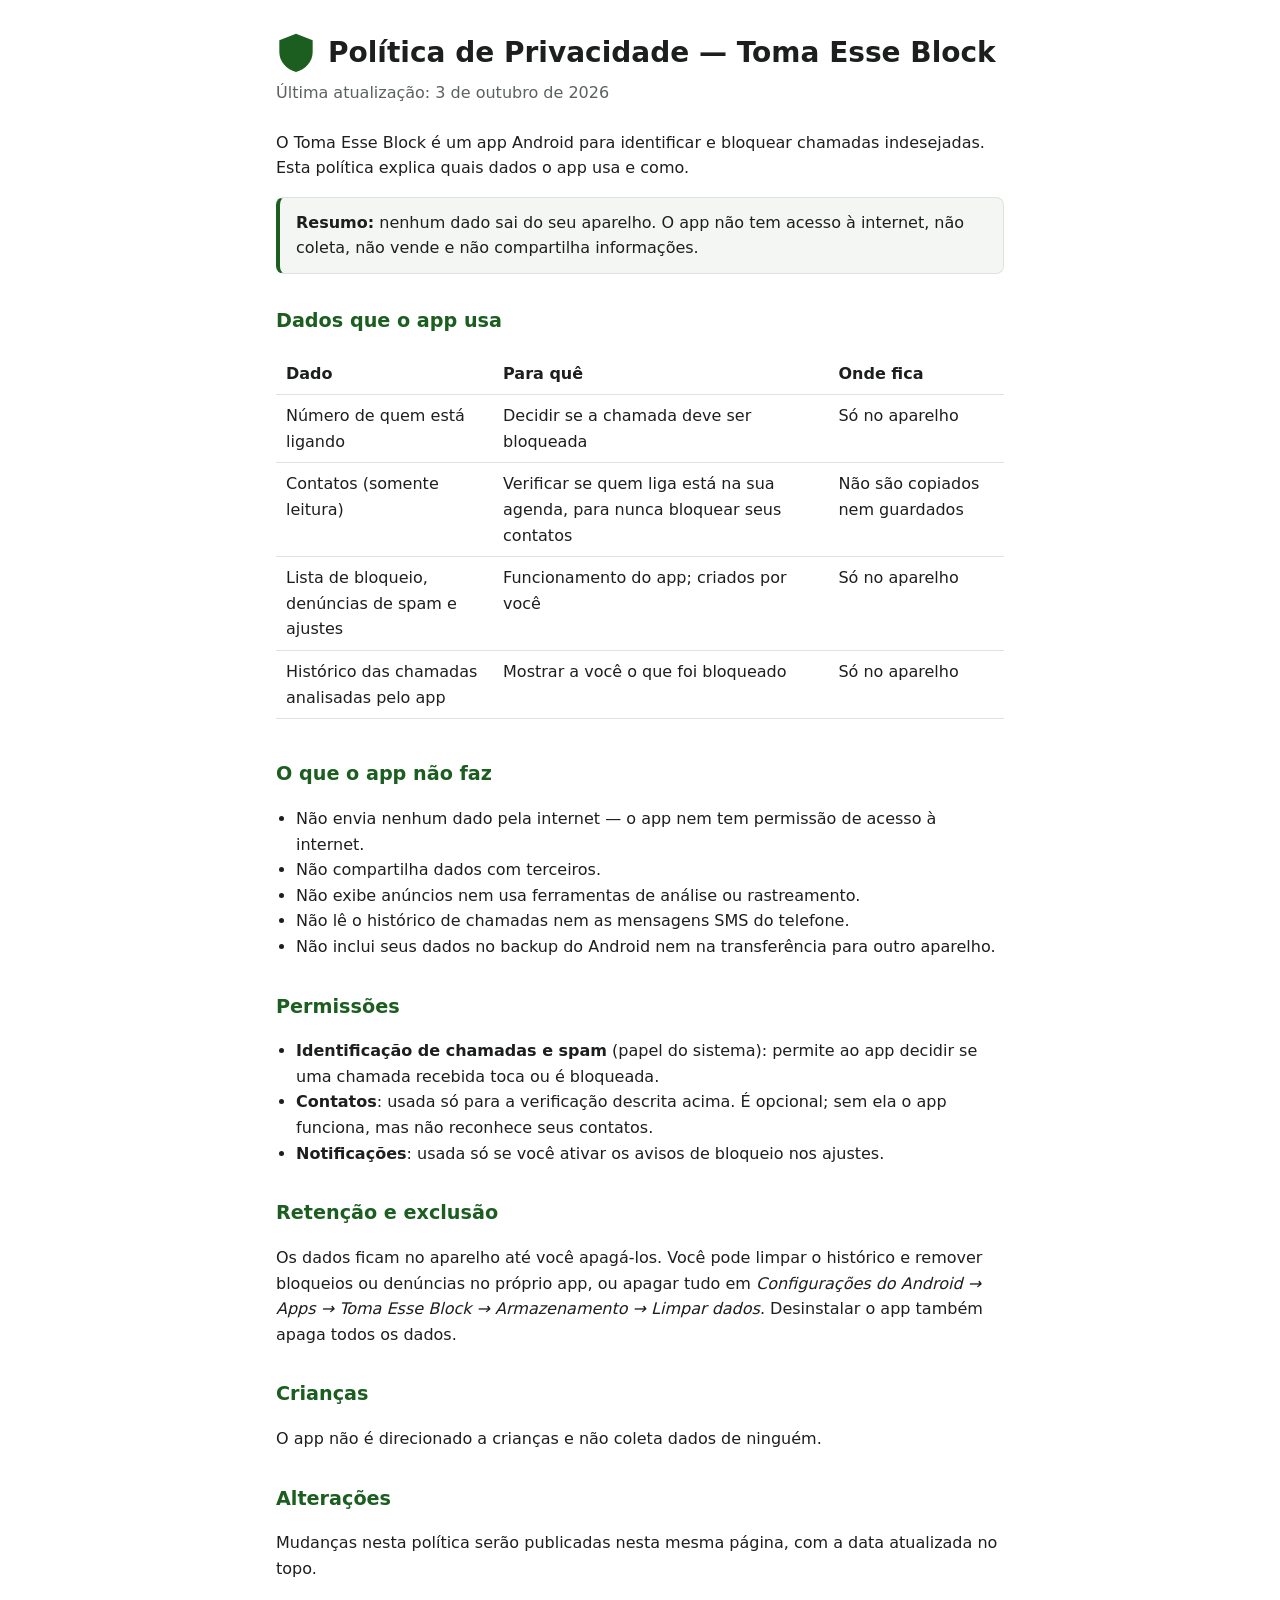
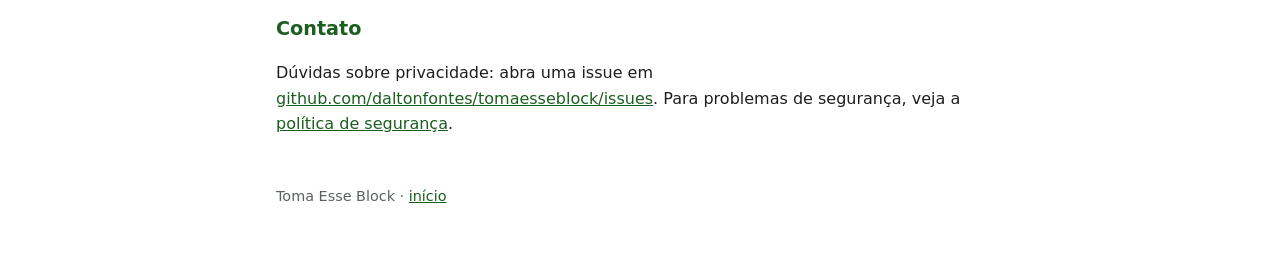
==== docs/privacidade.html @ fc778a7f "Publica a política de privacidade no GitHub Pages - docs/: site simples do app (index.html) e políti" ====
<!doctype html>
<html lang="pt-BR">
<head>
  <meta charset="utf-8">
  <meta name="viewport" content="width=device-width, initial-scale=1">
  <title>Política de Privacidade — Toma Esse Block</title>
  <meta name="description" content="Política de privacidade do app Toma Esse Block: nenhum dado sai do seu aparelho.">
  <link rel="stylesheet" href="style.css">
</head>
<body>
<main>
  <header>
    <svg width="40" height="40" viewBox="0 0 48 48" aria-hidden="true">
      <path fill="currentColor" style="color: var(--accent)" d="M24,2 L44,10 L44,24 C44,36 35,45 24,48 C13,45 4,36 4,24 L4,10 Z"/>
    </svg>
    <h1>Política de Privacidade — Toma Esse Block</h1>
  </header>
  <p class="meta">Última atualização: 3 de outubro de 2026</p>

  <p>O Toma Esse Block é um app Android para identificar e bloquear chamadas indesejadas. Esta política
    explica quais dados o app usa e como.</p>

  <p class="summary"><strong>Resumo:</strong> nenhum dado sai do seu aparelho. O app não tem acesso à
    internet, não coleta, não vende e não compartilha informações.</p>

  <h2>Dados que o app usa</h2>
  <div class="table-wrap">
    <table>
      <thead>
        <tr><th>Dado</th><th>Para quê</th><th>Onde fica</th></tr>
      </thead>
      <tbody>
        <tr><td>Número de quem está ligando</td><td>Decidir se a chamada deve ser bloqueada</td><td>Só no aparelho</td></tr>
        <tr><td>Contatos (somente leitura)</td><td>Verificar se quem liga está na sua agenda, para nunca bloquear seus contatos</td><td>Não são copiados nem guardados</td></tr>
        <tr><td>Lista de bloqueio, denúncias de spam e ajustes</td><td>Funcionamento do app; criados por você</td><td>Só no aparelho</td></tr>
        <tr><td>Histórico das chamadas analisadas pelo app</td><td>Mostrar a você o que foi bloqueado</td><td>Só no aparelho</td></tr>
      </tbody>
    </table>
  </div>

  <h2>O que o app não faz</h2>
  <ul>
    <li>Não envia nenhum dado pela internet — o app nem tem permissão de acesso à internet.</li>
    <li>Não compartilha dados com terceiros.</li>
    <li>Não exibe anúncios nem usa ferramentas de análise ou rastreamento.</li>
    <li>Não lê o histórico de chamadas nem as mensagens SMS do telefone.</li>
    <li>Não inclui seus dados no backup do Android nem na transferência para outro aparelho.</li>
  </ul>

  <h2>Permissões</h2>
  <ul>
    <li><strong>Identificação de chamadas e spam</strong> (papel do sistema): permite ao app decidir se uma
      chamada recebida toca ou é bloqueada.</li>
    <li><strong>Contatos</strong>: usada só para a verificação descrita acima. É opcional; sem ela o app
      funciona, mas não reconhece seus contatos.</li>
    <li><strong>Notificações</strong>: usada só se você ativar os avisos de bloqueio nos ajustes.</li>
  </ul>

  <h2>Retenção e exclusão</h2>
  <p>Os dados ficam no aparelho até você apagá-los. Você pode limpar o histórico e remover bloqueios ou
    denúncias no próprio app, ou apagar tudo em <em>Configurações do Android → Apps → Toma Esse Block →
    Armazenamento → Limpar dados</em>. Desinstalar o app também apaga todos os dados.</p>

  <h2>Crianças</h2>
  <p>O app não é direcionado a crianças e não coleta dados de ninguém.</p>

  <h2>Alterações</h2>
  <p>Mudanças nesta política serão publicadas nesta mesma página, com a data atualizada no topo.</p>

  <h2>Contato</h2>
  <p>Dúvidas sobre privacidade: abra uma issue em
    <a href="https://github.com/daltonfontes/tomaesseblock/issues">github.com/daltonfontes/tomaesseblock/issues</a>.
    Para problemas de segurança, veja a
    <a href="https://github.com/daltonfontes/tomaesseblock/blob/main/SECURITY.md">política de segurança</a>.</p>

  <footer>Toma Esse Block · <a href="./">início</a></footer>
</main>
</body>
</html>
---- docs/style.css ----
:root {
  --bg: #ffffff;
  --fg: #1c1f1d;
  --muted: #5b625d;
  --accent: #1b5e20;
  --card: #f3f6f3;
  --border: #dde3de;
}
@media (prefers-color-scheme: dark) {
  :root {
    --bg: #121412;
    --fg: #e6e9e6;
    --muted: #a3aba5;
    --accent: #81c784;
    --card: #1c201d;
    --border: #2d332e;
  }
}
* { box-sizing: border-box; }
body {
  margin: 0;
  background: var(--bg);
  color: var(--fg);
  font: 16px/1.6 system-ui, -apple-system, "Segoe UI", Roboto, sans-serif;
}
main { max-width: 760px; margin: 0 auto; padding: 32px 16px 64px; }
header { display: flex; align-items: center; gap: 12px; margin-bottom: 8px; }
header svg { flex: none; }
h1 { font-size: 1.75rem; line-height: 1.25; margin: 0; }
h2 { font-size: 1.2rem; margin: 2rem 0 0.5rem; color: var(--accent); }
.meta { color: var(--muted); margin: 0 0 1.5rem; }
.summary {
  background: var(--card);
  border: 1px solid var(--border);
  border-left: 4px solid var(--accent);
  border-radius: 8px;
  padding: 12px 16px;
}
.table-wrap { overflow-x: auto; }
table { width: 100%; border-collapse: collapse; margin: 0.5rem 0; }
th, td { text-align: left; padding: 8px 10px; border-bottom: 1px solid var(--border); vertical-align: top; }
th { font-weight: 600; }
a { color: var(--accent); overflow-wrap: anywhere; }
ul { padding-left: 1.25rem; }
footer { margin-top: 3rem; color: var(--muted); font-size: 0.9rem; }
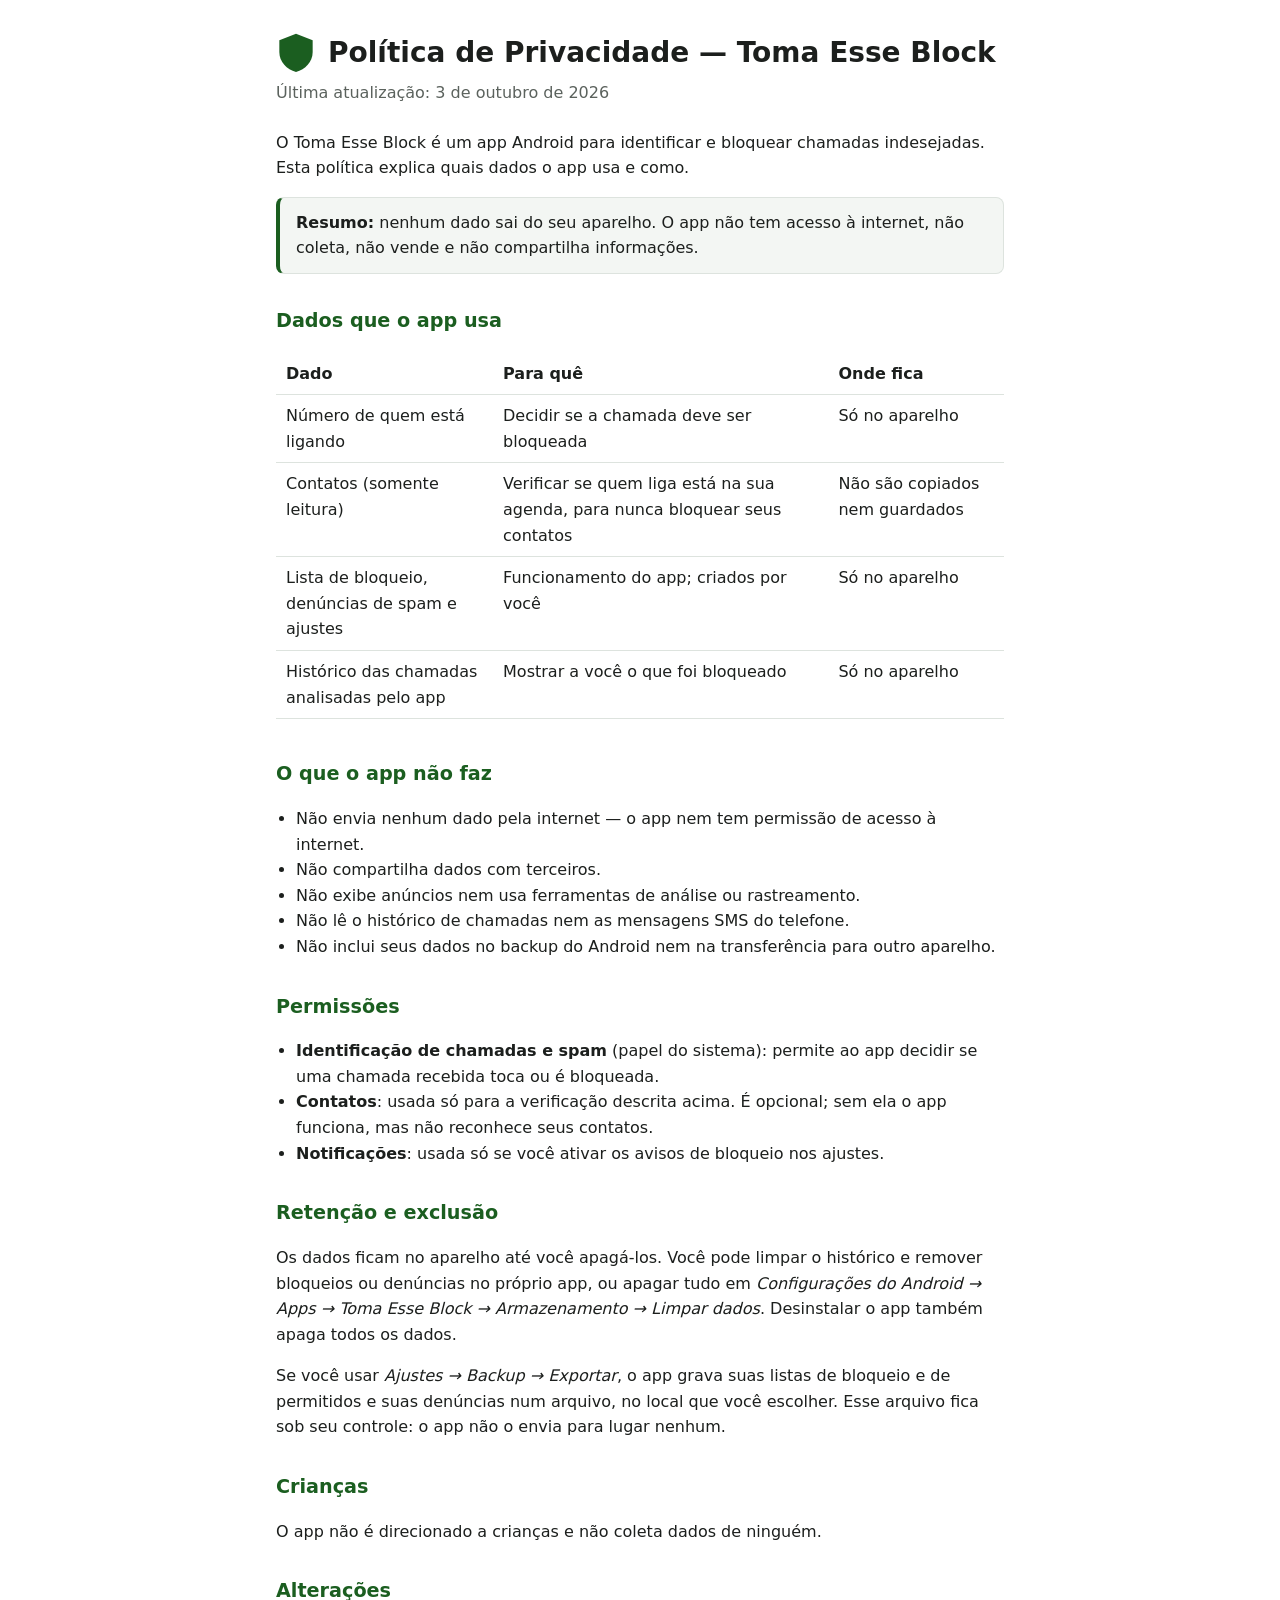
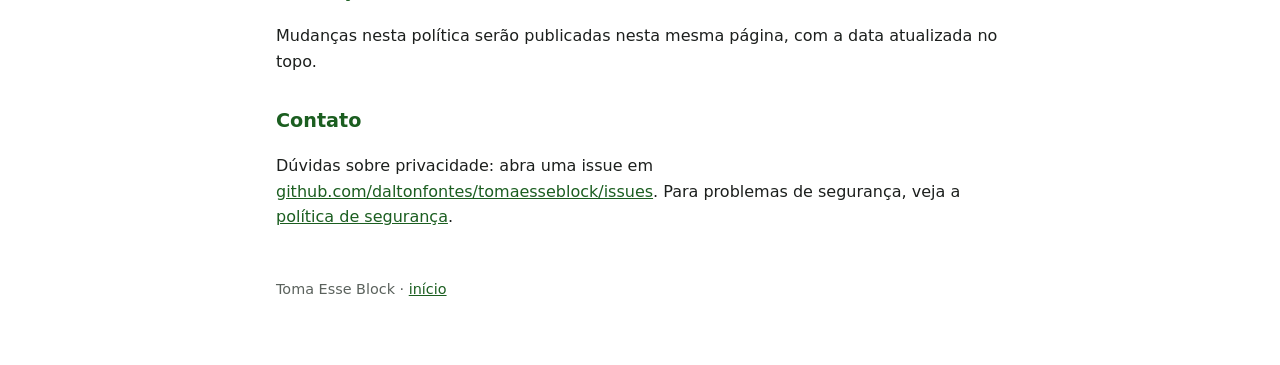
==== commit a7edfd02: "Adiciona permitidos, ligou de novo, internacionais, categorias e backup - Lista de permitidos (RuleA" ====
--- a/docs/privacidade.html
+++ b/docs/privacidade.html
@@ -60,6 +60,9 @@
   <p>Os dados ficam no aparelho até você apagá-los. Você pode limpar o histórico e remover bloqueios ou
     denúncias no próprio app, ou apagar tudo em <em>Configurações do Android → Apps → Toma Esse Block →
     Armazenamento → Limpar dados</em>. Desinstalar o app também apaga todos os dados.</p>
+  <p>Se você usar <em>Ajustes → Backup → Exportar</em>, o app grava suas listas de bloqueio e de permitidos e
+    suas denúncias num arquivo, no local que você escolher. Esse arquivo fica sob seu controle: o app não o
+    envia para lugar nenhum.</p>
 
   <h2>Crianças</h2>
   <p>O app não é direcionado a crianças e não coleta dados de ninguém.</p>
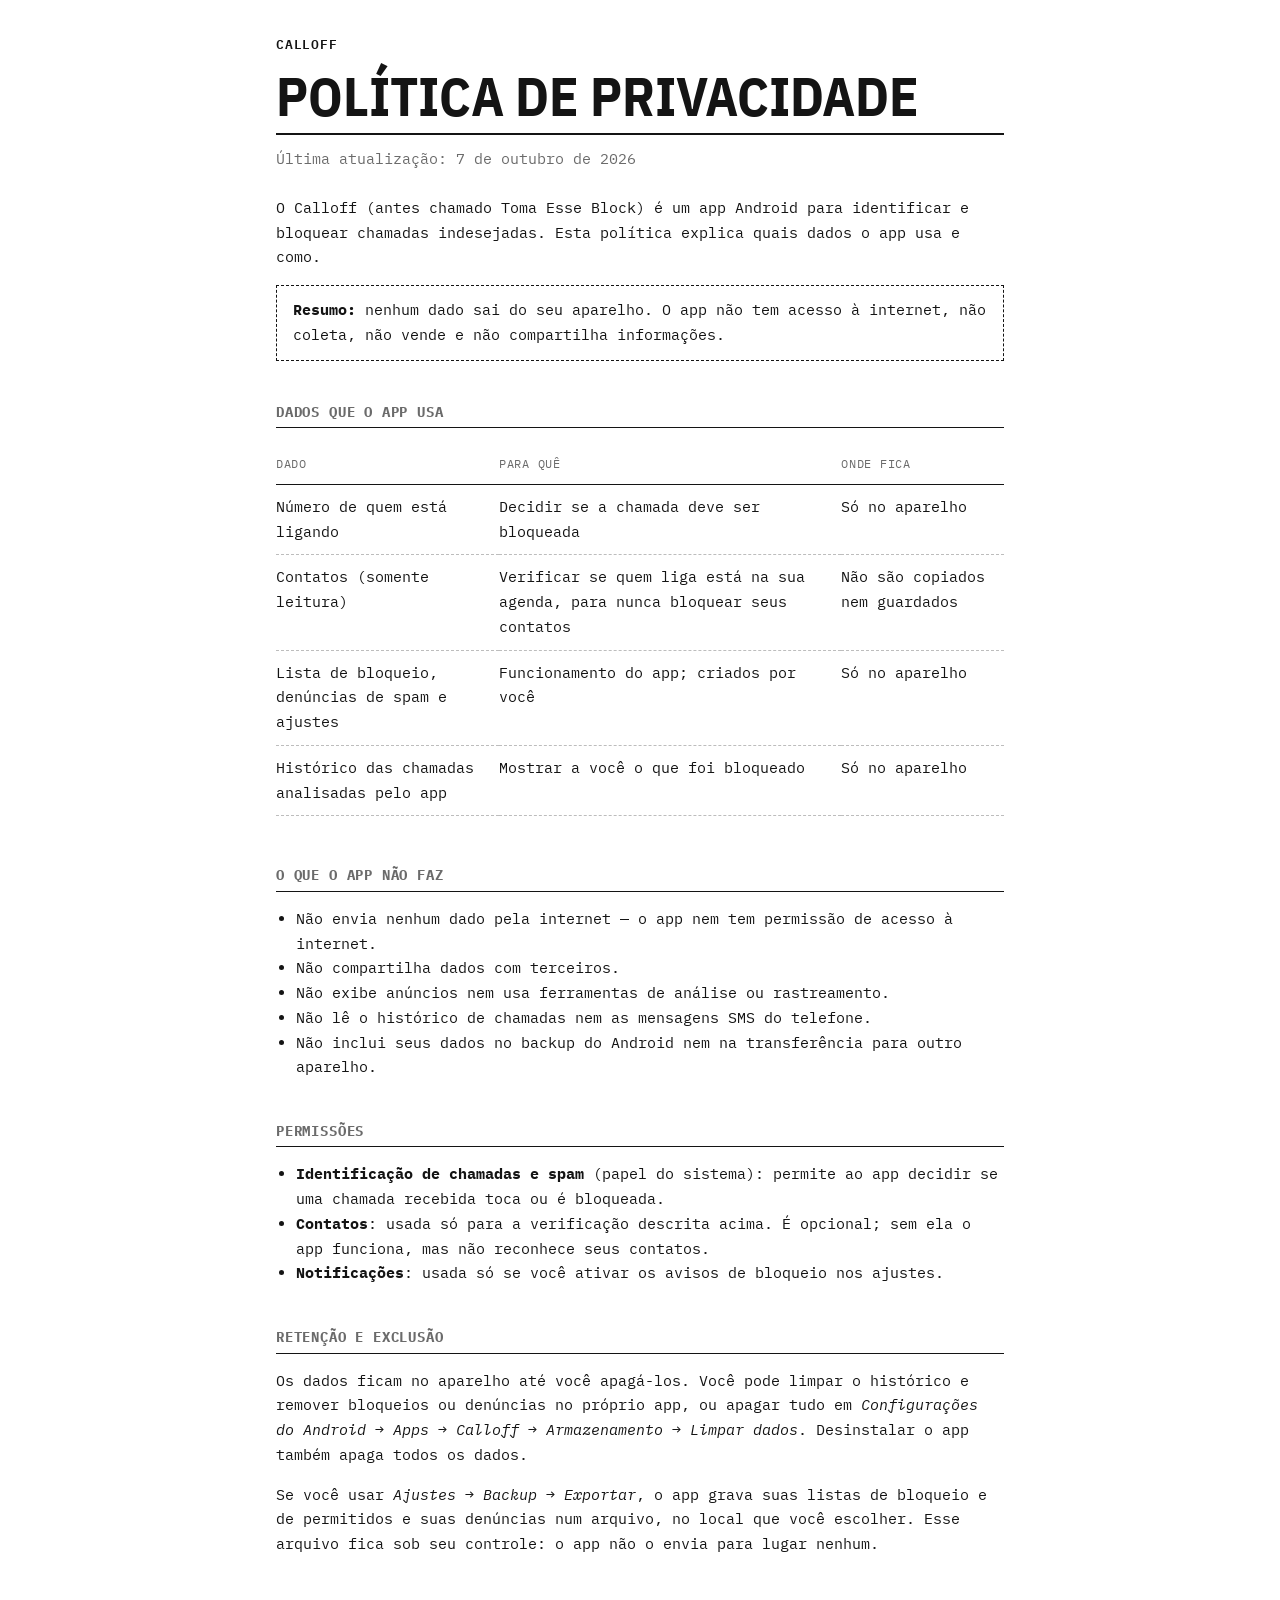
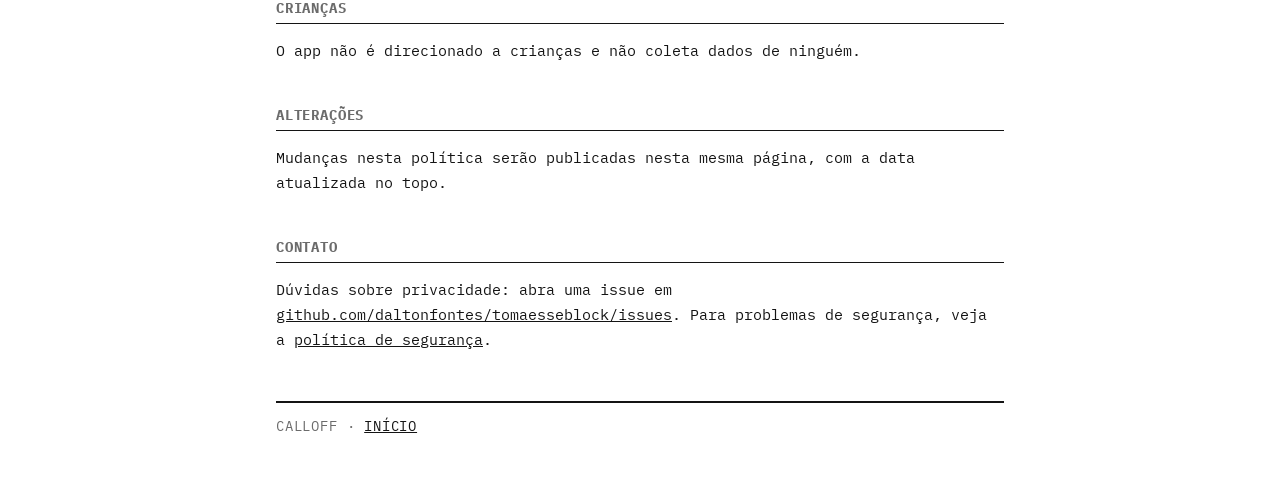
==== commit e6a2bd05: "Renomeia o app para Calloff e aplica o visual "Extrato" - Nome do app, site, política de privacidade" ====
--- a/docs/privacidade.html
+++ b/docs/privacidade.html
@@ -3,21 +3,20 @@
 <head>
   <meta charset="utf-8">
   <meta name="viewport" content="width=device-width, initial-scale=1">
-  <title>Política de Privacidade — Toma Esse Block</title>
-  <meta name="description" content="Política de privacidade do app Toma Esse Block: nenhum dado sai do seu aparelho.">
+  <title>Política de Privacidade — Calloff</title>
+  <meta name="description" content="Política de privacidade do app Calloff: nenhum dado sai do seu aparelho.">
+  <link rel="stylesheet" href="https://fonts.googleapis.com/css2?family=IBM+Plex+Mono:wght@400;600&family=IBM+Plex+Sans+Condensed:wght@700&display=swap">
   <link rel="stylesheet" href="style.css">
 </head>
 <body>
 <main>
   <header>
-    <svg width="40" height="40" viewBox="0 0 48 48" aria-hidden="true">
-      <path fill="currentColor" style="color: var(--accent)" d="M24,2 L44,10 L44,24 C44,36 35,45 24,48 C13,45 4,36 4,24 L4,10 Z"/>
-    </svg>
-    <h1>Política de Privacidade — Toma Esse Block</h1>
+    <a class="brand" href="./">Calloff</a>
+    <h1>Política de privacidade</h1>
   </header>
-  <p class="meta">Última atualização: 3 de outubro de 2026</p>
+  <p class="meta">Última atualização: 7 de outubro de 2026</p>
 
-  <p>O Toma Esse Block é um app Android para identificar e bloquear chamadas indesejadas. Esta política
+  <p>O Calloff (antes chamado Toma Esse Block) é um app Android para identificar e bloquear chamadas indesejadas. Esta política
     explica quais dados o app usa e como.</p>
 
   <p class="summary"><strong>Resumo:</strong> nenhum dado sai do seu aparelho. O app não tem acesso à
@@ -58,7 +57,7 @@
 
   <h2>Retenção e exclusão</h2>
   <p>Os dados ficam no aparelho até você apagá-los. Você pode limpar o histórico e remover bloqueios ou
-    denúncias no próprio app, ou apagar tudo em <em>Configurações do Android → Apps → Toma Esse Block →
+    denúncias no próprio app, ou apagar tudo em <em>Configurações do Android → Apps → Calloff →
     Armazenamento → Limpar dados</em>. Desinstalar o app também apaga todos os dados.</p>
   <p>Se você usar <em>Ajustes → Backup → Exportar</em>, o app grava suas listas de bloqueio e de permitidos e
     suas denúncias num arquivo, no local que você escolher. Esse arquivo fica sob seu controle: o app não o
@@ -76,7 +75,7 @@
     Para problemas de segurança, veja a
     <a href="https://github.com/daltonfontes/tomaesseblock/blob/main/SECURITY.md">política de segurança</a>.</p>
 
-  <footer>Toma Esse Block · <a href="./">início</a></footer>
+  <footer>Calloff · <a href="./">início</a></footer>
 </main>
 </body>
 </html>
--- a/docs/style.css
+++ b/docs/style.css
@@ -1,19 +1,19 @@
 :root {
   --bg: #ffffff;
-  --fg: #1c1f1d;
-  --muted: #5b625d;
-  --accent: #1b5e20;
-  --card: #f3f6f3;
-  --border: #dde3de;
+  --fg: #141414;
+  --muted: #6b6b6b;
+  --accent: #141414;
+  --blocked: #c8102e;
+  --border: #bdbdbd;
 }
 @media (prefers-color-scheme: dark) {
   :root {
-    --bg: #121412;
-    --fg: #e6e9e6;
-    --muted: #a3aba5;
-    --accent: #81c784;
-    --card: #1c201d;
-    --border: #2d332e;
+    --bg: #121212;
+    --fg: #ededed;
+    --muted: #a3a3a3;
+    --accent: #ededed;
+    --blocked: #ff6b7d;
+    --border: #4a4a4a;
   }
 }
 * { box-sizing: border-box; }
@@ -21,25 +21,31 @@
   margin: 0;
   background: var(--bg);
   color: var(--fg);
-  font: 16px/1.6 system-ui, -apple-system, "Segoe UI", Roboto, sans-serif;
+  font: 15px/1.65 "IBM Plex Mono", ui-monospace, monospace;
 }
 main { max-width: 760px; margin: 0 auto; padding: 32px 16px 64px; }
-header { display: flex; align-items: center; gap: 12px; margin-bottom: 8px; }
-header svg { flex: none; }
-h1 { font-size: 1.75rem; line-height: 1.25; margin: 0; }
-h2 { font-size: 1.2rem; margin: 2rem 0 0.5rem; color: var(--accent); }
+header { border-bottom: 2px solid var(--fg); padding-bottom: 10px; margin-bottom: 12px; }
+.brand { font-size: 13px; text-transform: uppercase; letter-spacing: 0.06em; font-weight: 600; text-decoration: none; color: var(--fg); }
+h1 { font-family: "IBM Plex Sans Condensed", "Arial Narrow", sans-serif; font-weight: 700; text-transform: uppercase; font-size: clamp(2rem, 7vw, 3.4rem); line-height: 1; margin: 12px 0 0; }
+h2 { font-size: 0.85rem; text-transform: uppercase; letter-spacing: 0.06em; margin: 2.5rem 0 0.5rem; padding-bottom: 4px; border-bottom: 1px solid var(--fg); color: var(--muted); }
 .meta { color: var(--muted); margin: 0 0 1.5rem; }
 .summary {
-  background: var(--card);
-  border: 1px solid var(--border);
-  border-left: 4px solid var(--accent);
-  border-radius: 8px;
+  border: 1.5px dashed var(--fg);
   padding: 12px 16px;
 }
 .table-wrap { overflow-x: auto; }
 table { width: 100%; border-collapse: collapse; margin: 0.5rem 0; }
-th, td { text-align: left; padding: 8px 10px; border-bottom: 1px solid var(--border); vertical-align: top; }
-th { font-weight: 600; }
-a { color: var(--accent); overflow-wrap: anywhere; }
+th, td { text-align: left; padding: 10px 10px 10px 0; border-bottom: 1px dashed var(--border); vertical-align: top; }
+th { font-weight: 400; font-size: 12px; text-transform: uppercase; letter-spacing: 0.06em; color: var(--muted); border-bottom: 1px solid var(--fg); }
+a { color: var(--fg); overflow-wrap: anywhere; }
+a:hover { color: var(--blocked); }
 ul { padding-left: 1.25rem; }
-footer { margin-top: 3rem; color: var(--muted); font-size: 0.9rem; }
+.button {
+  display: inline-block;
+  background: var(--fg);
+  color: var(--bg);
+  font-weight: 600;
+  text-decoration: none;
+  padding: 14px 20px;
+}
+footer { margin-top: 3rem; padding-top: 12px; border-top: 2px solid var(--fg); color: var(--muted); font-size: 0.85rem; text-transform: uppercase; letter-spacing: 0.06em; }
